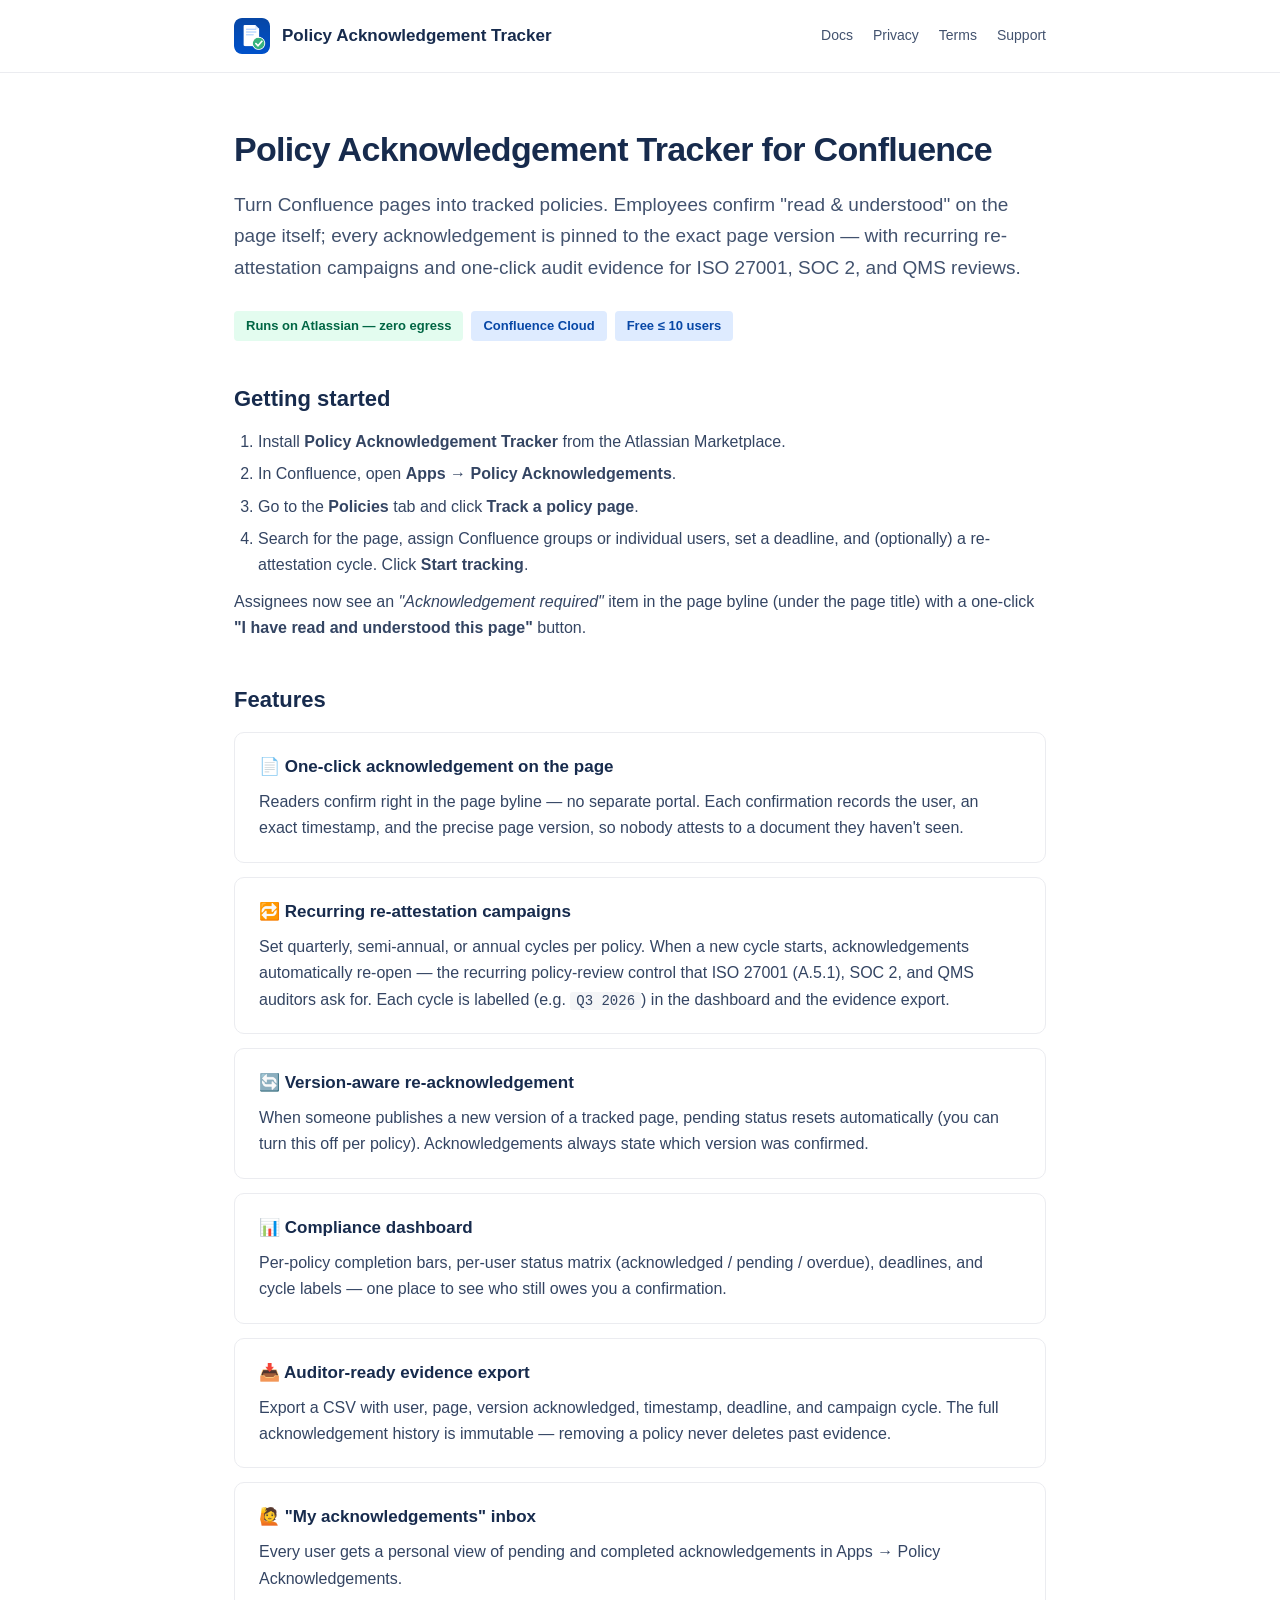
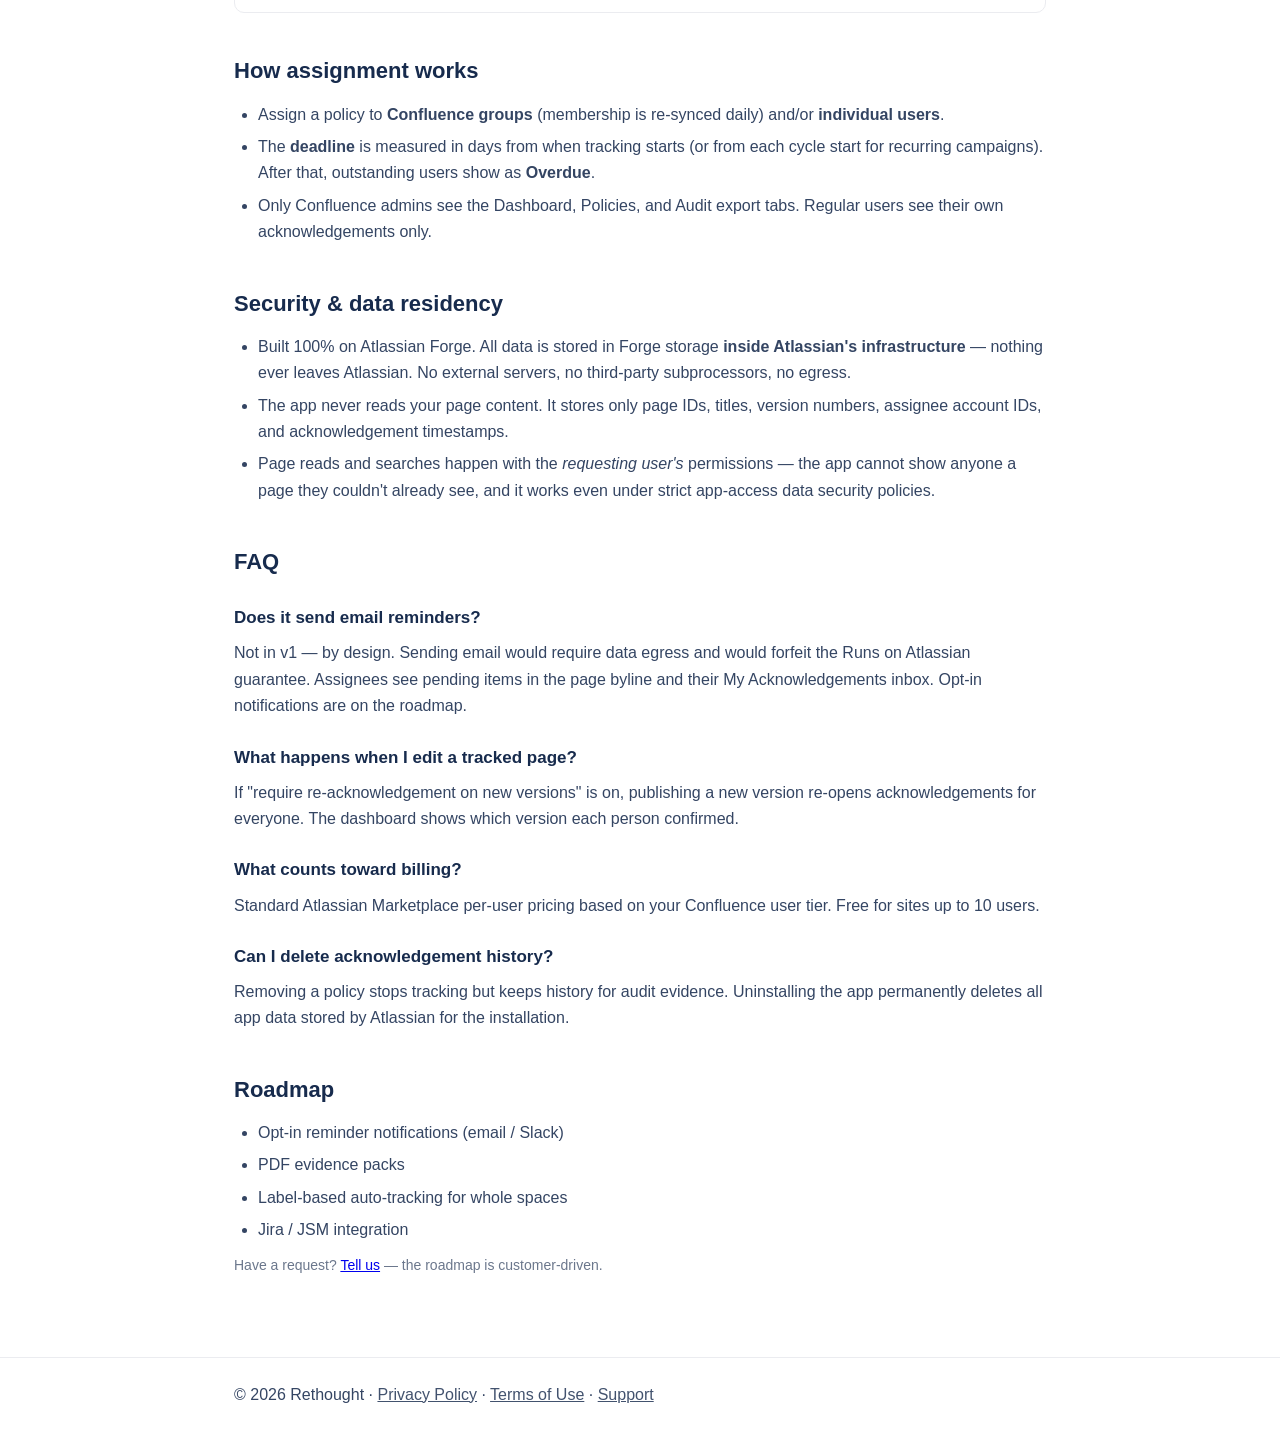
==== index.html @ a63053b1 "Policy Acknowledgement Tracker docs site Co-Authored-By: Claude Fable 5 <noreply@anthropic.com>" ====
<!DOCTYPE html>
<html lang="en">
<head>
  <meta charset="utf-8">
  <meta name="viewport" content="width=device-width, initial-scale=1">
  <title>Policy Acknowledgement Tracker for Confluence — Documentation</title>
  <meta name="description" content="Mandatory read confirmation, periodic re-attestation campaigns, and auditor-ready evidence for Confluence policies. ISO 27001, SOC 2 & QMS ready.">
  <link rel="stylesheet" href="style.css">
  <link rel="icon" href="logo.png">
</head>
<body>
<header>
  <div class="wrap">
    <img src="logo.png" alt="Policy Acknowledgement Tracker logo">
    <span class="name">Policy Acknowledgement Tracker</span>
    <nav>
      <a href="index.html">Docs</a>
      <a href="privacy.html">Privacy</a>
      <a href="terms.html">Terms</a>
      <a href="support.html">Support</a>
    </nav>
  </div>
</header>
<main>
  <div class="wrap">
    <h1>Policy Acknowledgement Tracker for Confluence</h1>
    <p class="lead">Turn Confluence pages into tracked policies. Employees confirm "read &amp; understood" on the page itself; every acknowledgement is pinned to the exact page version — with recurring re-attestation campaigns and one-click audit evidence for ISO 27001, SOC 2, and QMS reviews.</p>
    <div class="badge-row">
      <span class="badge">Runs on Atlassian — zero egress</span>
      <span class="badge blue">Confluence Cloud</span>
      <span class="badge blue">Free ≤ 10 users</span>
    </div>

    <h2 id="getting-started">Getting started</h2>
    <ol>
      <li>Install <strong>Policy Acknowledgement Tracker</strong> from the Atlassian Marketplace.</li>
      <li>In Confluence, open <strong>Apps → Policy Acknowledgements</strong>.</li>
      <li>Go to the <strong>Policies</strong> tab and click <strong>Track a policy page</strong>.</li>
      <li>Search for the page, assign Confluence groups or individual users, set a deadline, and (optionally) a re-attestation cycle. Click <strong>Start tracking</strong>.</li>
    </ol>
    <p>Assignees now see an <em>"Acknowledgement required"</em> item in the page byline (under the page title) with a one-click <strong>"I have read and understood this page"</strong> button.</p>

    <h2 id="features">Features</h2>
    <div class="card">
      <h3>📄 One-click acknowledgement on the page</h3>
      <p>Readers confirm right in the page byline — no separate portal. Each confirmation records the user, an exact timestamp, and the precise page version, so nobody attests to a document they haven't seen.</p>
    </div>
    <div class="card">
      <h3>🔁 Recurring re-attestation campaigns</h3>
      <p>Set quarterly, semi-annual, or annual cycles per policy. When a new cycle starts, acknowledgements automatically re-open — the recurring policy-review control that ISO 27001 (A.5.1), SOC 2, and QMS auditors ask for. Each cycle is labelled (e.g. <code>Q3 2026</code>) in the dashboard and the evidence export.</p>
    </div>
    <div class="card">
      <h3>🔄 Version-aware re-acknowledgement</h3>
      <p>When someone publishes a new version of a tracked page, pending status resets automatically (you can turn this off per policy). Acknowledgements always state which version was confirmed.</p>
    </div>
    <div class="card">
      <h3>📊 Compliance dashboard</h3>
      <p>Per-policy completion bars, per-user status matrix (acknowledged / pending / overdue), deadlines, and cycle labels — one place to see who still owes you a confirmation.</p>
    </div>
    <div class="card">
      <h3>📥 Auditor-ready evidence export</h3>
      <p>Export a CSV with user, page, version acknowledged, timestamp, deadline, and campaign cycle. The full acknowledgement history is immutable — removing a policy never deletes past evidence.</p>
    </div>
    <div class="card">
      <h3>🙋 "My acknowledgements" inbox</h3>
      <p>Every user gets a personal view of pending and completed acknowledgements in Apps → Policy Acknowledgements.</p>
    </div>

    <h2 id="how-it-works">How assignment works</h2>
    <ul>
      <li>Assign a policy to <strong>Confluence groups</strong> (membership is re-synced daily) and/or <strong>individual users</strong>.</li>
      <li>The <strong>deadline</strong> is measured in days from when tracking starts (or from each cycle start for recurring campaigns). After that, outstanding users show as <strong>Overdue</strong>.</li>
      <li>Only Confluence admins see the Dashboard, Policies, and Audit export tabs. Regular users see their own acknowledgements only.</li>
    </ul>

    <h2 id="security">Security &amp; data residency</h2>
    <ul>
      <li>Built 100% on Atlassian Forge. All data is stored in Forge storage <strong>inside Atlassian's infrastructure</strong> — nothing ever leaves Atlassian. No external servers, no third-party subprocessors, no egress.</li>
      <li>The app never reads your page content. It stores only page IDs, titles, version numbers, assignee account IDs, and acknowledgement timestamps.</li>
      <li>Page reads and searches happen with the <em>requesting user's</em> permissions — the app cannot show anyone a page they couldn't already see, and it works even under strict app-access data security policies.</li>
    </ul>

    <h2 id="faq">FAQ</h2>
    <h3>Does it send email reminders?</h3>
    <p>Not in v1 — by design. Sending email would require data egress and would forfeit the Runs on Atlassian guarantee. Assignees see pending items in the page byline and their My Acknowledgements inbox. Opt-in notifications are on the roadmap.</p>
    <h3>What happens when I edit a tracked page?</h3>
    <p>If "require re-acknowledgement on new versions" is on, publishing a new version re-opens acknowledgements for everyone. The dashboard shows which version each person confirmed.</p>
    <h3>What counts toward billing?</h3>
    <p>Standard Atlassian Marketplace per-user pricing based on your Confluence user tier. Free for sites up to 10 users.</p>
    <h3>Can I delete acknowledgement history?</h3>
    <p>Removing a policy stops tracking but keeps history for audit evidence. Uninstalling the app permanently deletes all app data stored by Atlassian for the installation.</p>

    <h2 id="roadmap">Roadmap</h2>
    <ul>
      <li>Opt-in reminder notifications (email / Slack)</li>
      <li>PDF evidence packs</li>
      <li>Label-based auto-tracking for whole spaces</li>
      <li>Jira / JSM integration</li>
    </ul>
    <p class="muted">Have a request? <a href="support.html">Tell us</a> — the roadmap is customer-driven.</p>
  </div>
</main>
<footer>
  <div class="wrap">
    <p>© 2026 Rethought · <a href="privacy.html">Privacy Policy</a> · <a href="terms.html">Terms of Use</a> · <a href="support.html">Support</a></p>
  </div>
</footer>
</body>
</html>
---- style.css ----
* { box-sizing: border-box; margin: 0; padding: 0; }
body {
  font-family: -apple-system, BlinkMacSystemFont, 'Segoe UI', Roboto, Helvetica, Arial, sans-serif;
  color: #172b4d; line-height: 1.65; background: #fff;
}
.wrap { max-width: 860px; margin: 0 auto; padding: 0 24px; }
header { border-bottom: 1px solid #ebecf0; padding: 18px 0; }
header .wrap { display: flex; align-items: center; gap: 12px; }
header img { width: 36px; height: 36px; border-radius: 8px; }
header .name { font-weight: 700; font-size: 17px; }
header nav { margin-left: auto; display: flex; gap: 20px; }
header nav a { color: #42526e; text-decoration: none; font-size: 14px; font-weight: 500; }
header nav a:hover { color: #0052cc; }
main { padding: 48px 0 80px; }
h1 { font-size: 34px; margin-bottom: 12px; letter-spacing: -0.02em; }
h2 { font-size: 22px; margin: 40px 0 12px; }
h3 { font-size: 17px; margin: 24px 0 8px; }
p, li { color: #344563; font-size: 16px; }
ul, ol { padding-left: 24px; margin: 10px 0; }
li { margin: 6px 0; }
.lead { font-size: 19px; color: #42526e; margin-bottom: 28px; }
.badge-row { display: flex; gap: 8px; flex-wrap: wrap; margin: 18px 0 30px; }
.badge { background: #e3fcef; color: #006644; border-radius: 4px; padding: 4px 12px; font-size: 13px; font-weight: 600; }
.badge.blue { background: #deebff; color: #0747a6; }
.cta { display: inline-block; background: #0052cc; color: #fff; padding: 12px 22px; border-radius: 6px; text-decoration: none; font-weight: 600; margin: 8px 0 20px; }
.cta:hover { background: #0747a6; }
.card { border: 1px solid #ebecf0; border-radius: 10px; padding: 20px 24px; margin: 14px 0; }
.card h3 { margin-top: 0; }
footer { border-top: 1px solid #ebecf0; padding: 24px 0 48px; color: #6b778c; font-size: 14px; }
footer a { color: #42526e; }
code { background: #f4f5f7; border-radius: 3px; padding: 1px 6px; font-size: 14px; }
.muted { color: #6b778c; font-size: 14px; }
table { border-collapse: collapse; width: 100%; margin: 14px 0; }
th, td { text-align: left; border-bottom: 1px solid #ebecf0; padding: 8px 10px; font-size: 15px; }
th { color: #6b778c; font-size: 13px; text-transform: uppercase; }
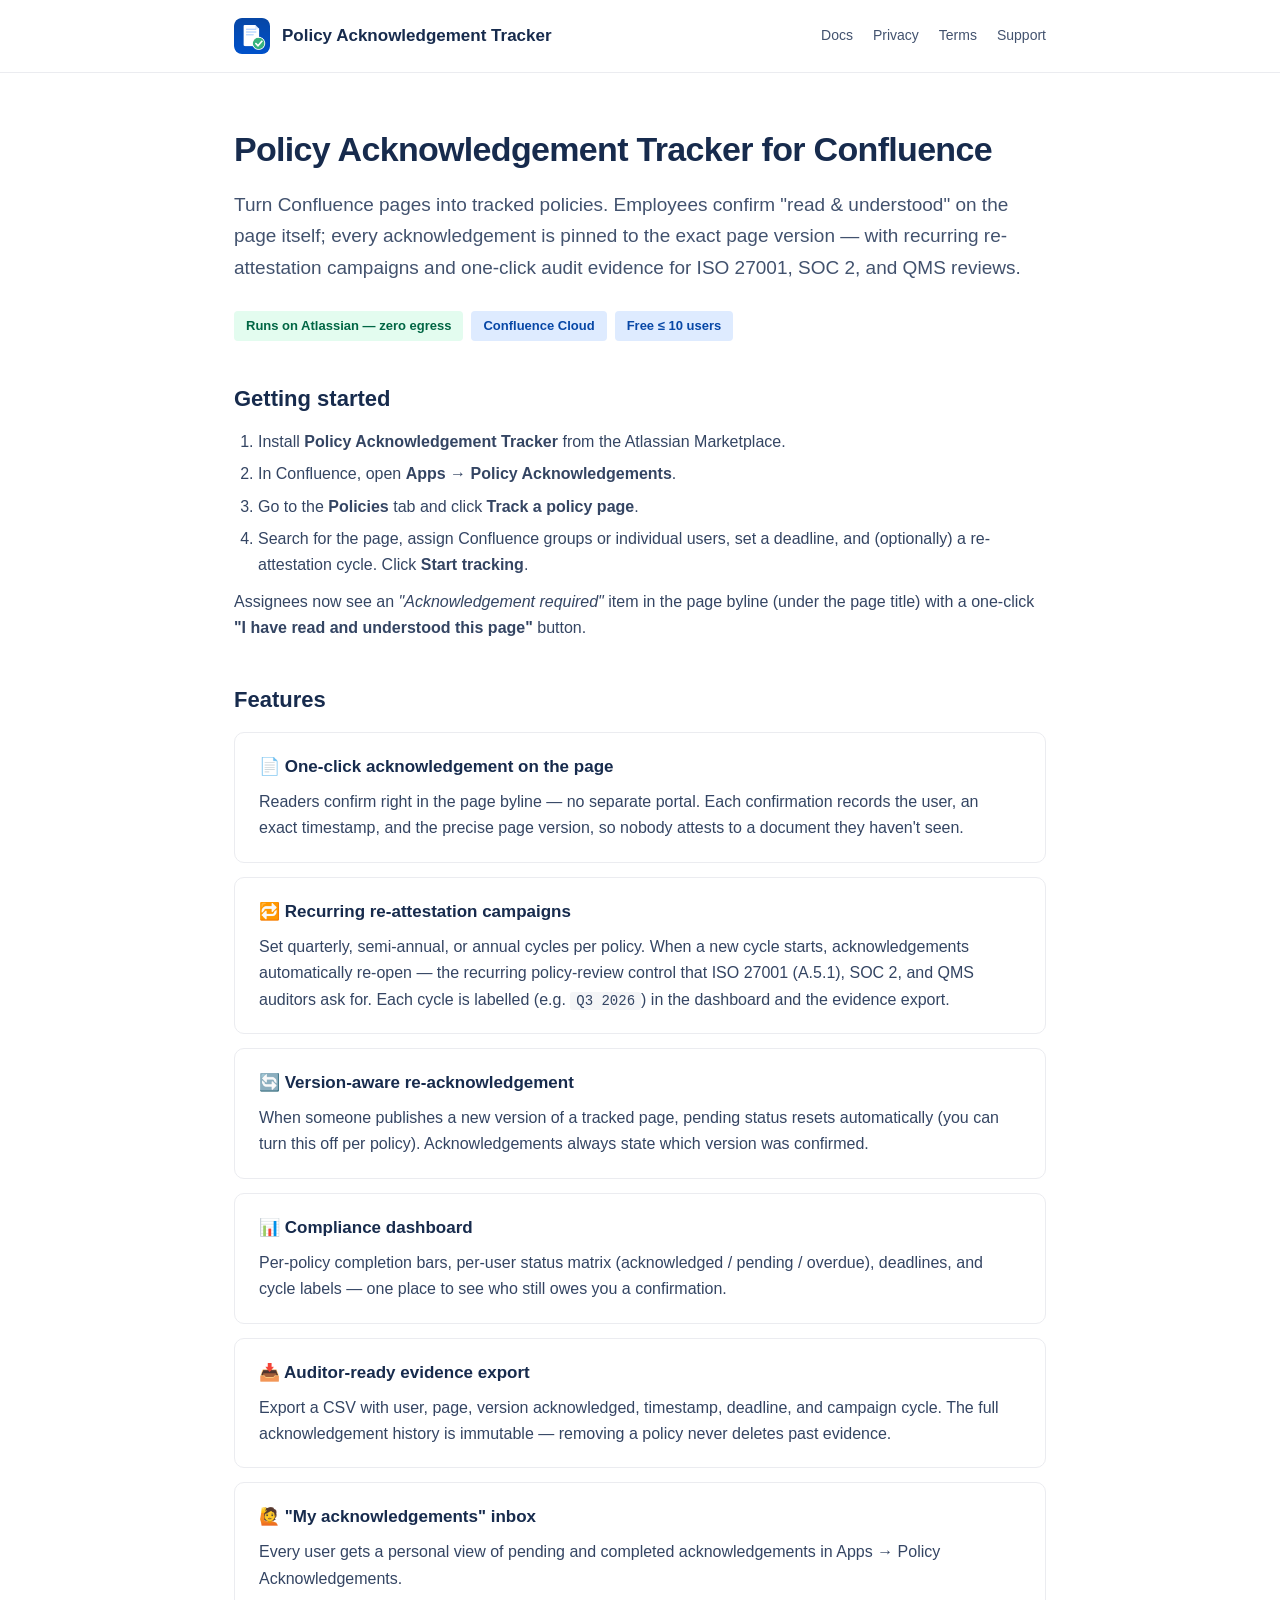
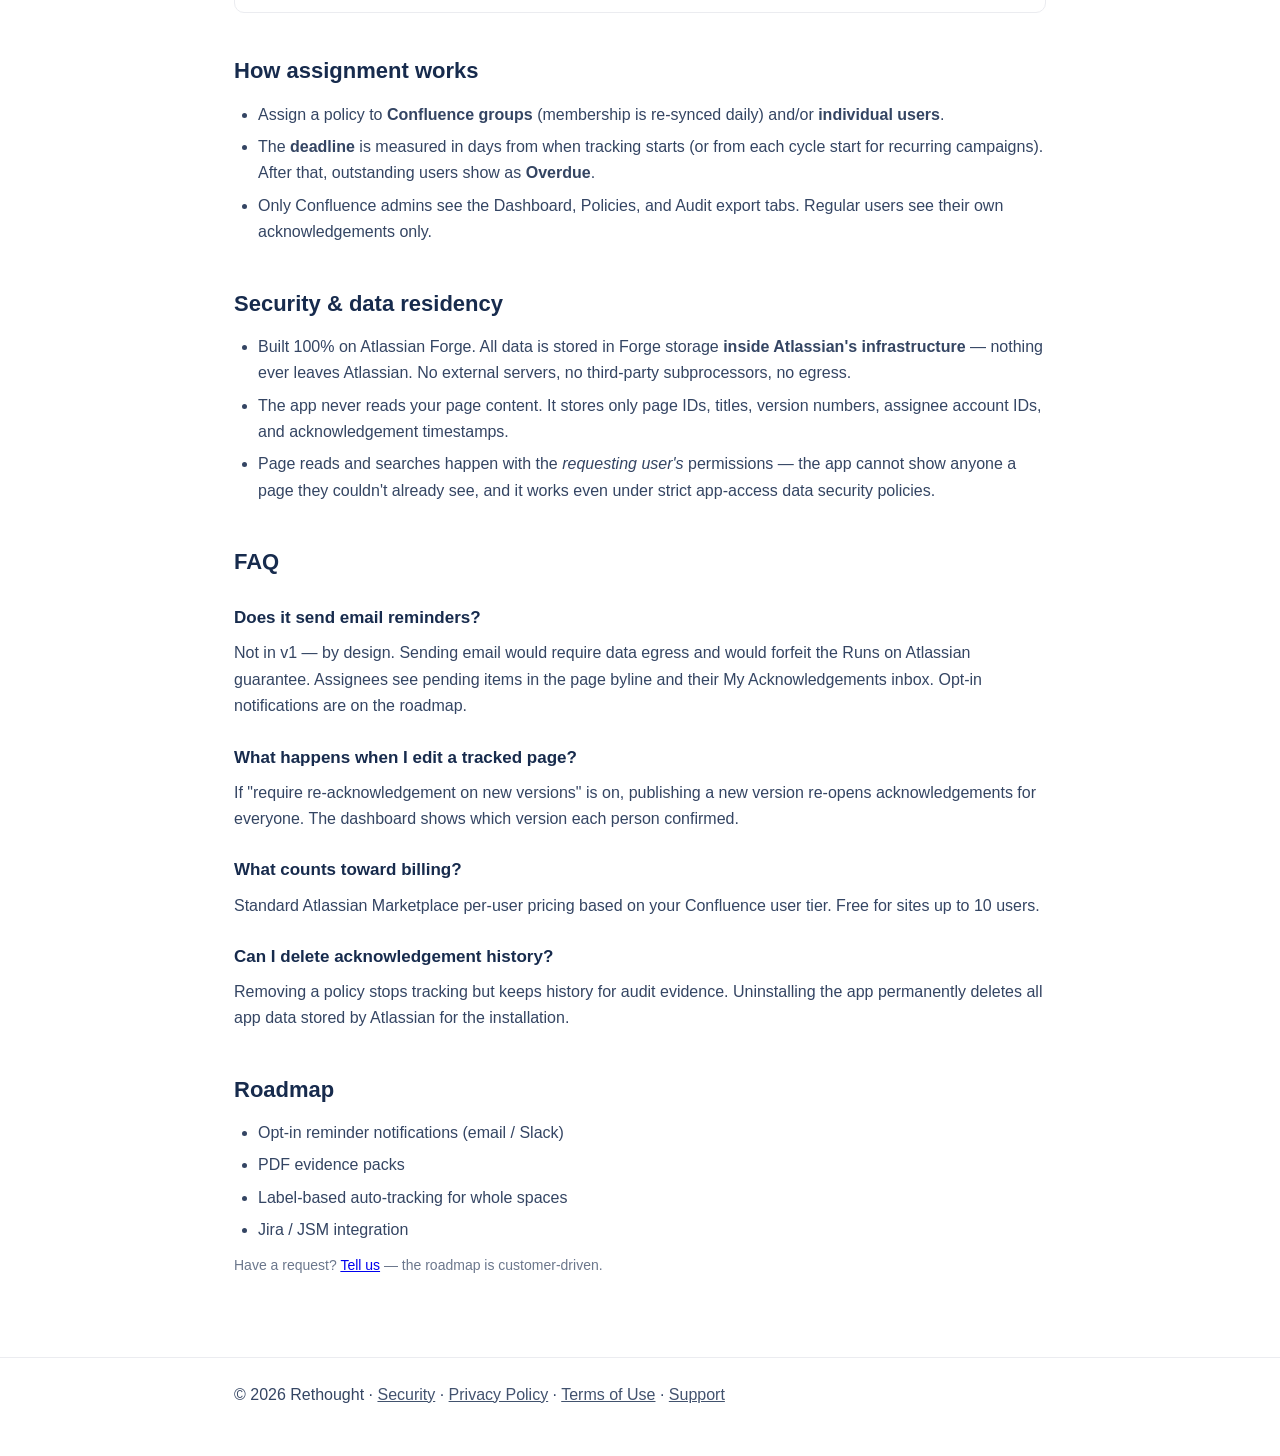
==== commit 17b60a84: "Add Security page (responsible disclosure, security posture) Distinct from the privacy policy; docum" ====
--- a/index.html
+++ b/index.html
@@ -102,7 +102,7 @@
 </main>
 <footer>
   <div class="wrap">
-    <p>© 2026 Rethought · <a href="privacy.html">Privacy Policy</a> · <a href="terms.html">Terms of Use</a> · <a href="support.html">Support</a></p>
+    <p>© 2026 Rethought · <a href="security.html">Security</a> · <a href="privacy.html">Privacy Policy</a> · <a href="terms.html">Terms of Use</a> · <a href="support.html">Support</a></p>
   </div>
 </footer>
 </body>
